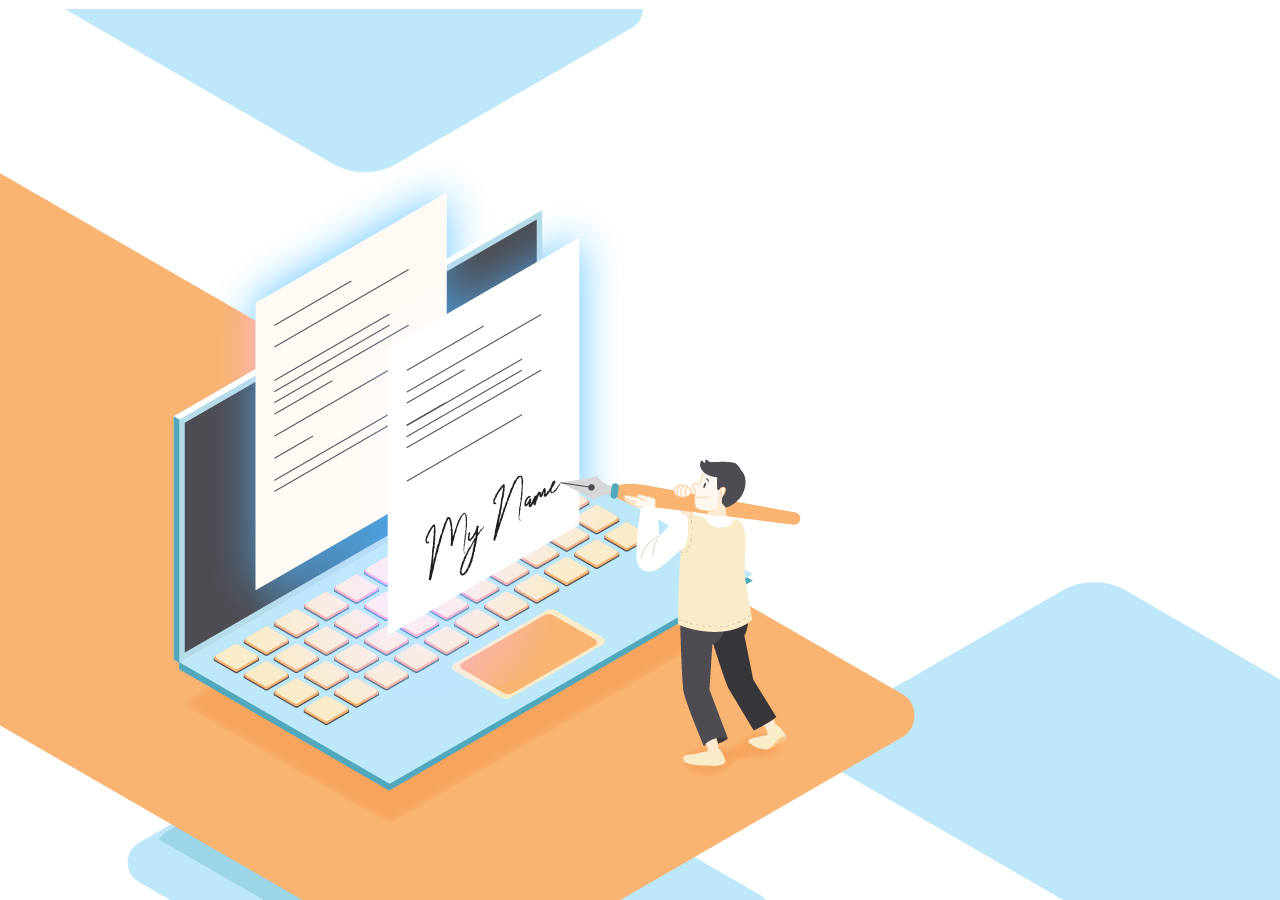
==== index.html @ 5f1cd613 "feat: add index.html" ====
<!DOCTYPE html>
<html lang="en">
<head>
    <meta charset="UTF-8">
    <meta http-equiv="X-UA-Compatible" content="IE=edge">
    <meta name="viewport" content="width=device-width, initial-scale=1.0">
    <link rel="stylesheet" href="./scss/all.css">
    <title>點點簽</title>
</head>
<body>
    <header>
        <div class="banner-blue">
            <div class="banner-shadow"></div>
        </div>
        <div class="banner-main"></div>
        <div class="banner-red-left display-lg"></div>
        <div class="banner-red-right display-lg"></div>
        
        
        
    </header>
</body>
</html>
---- scss/all.css ----
@charset "UTF-8";
/* http://meyerweb.com/eric/tools/css/reset/ 
   v2.0 | 20110126
   License: none (public domain)
*/
html, body, div, span, applet, object, iframe,
h1, h2, h3, h4, h5, h6, p, blockquote, pre,
a, abbr, acronym, address, big, cite, code,
del, dfn, em, img, ins, kbd, q, s, samp,
small, strike, strong, sub, sup, tt, var,
b, u, i, center,
dl, dt, dd, ol, ul, li,
fieldset, form, label, legend,
table, caption, tbody, tfoot, thead, tr, th, td,
article, aside, canvas, details, embed,
figure, figcaption, footer, header, hgroup,
menu, nav, output, ruby, section, summary,
time, mark, audio, video {
  margin: 0;
  padding: 0;
  border: 0;
  font-size: 100%;
  font: inherit;
  vertical-align: baseline;
}

/* HTML5 display-role reset for older browsers */
article, aside, details, figcaption, figure,
footer, header, hgroup, menu, nav, section {
  display: block;
}

body {
  line-height: 1;
}

ol, ul {
  list-style: none;
}

blockquote, q {
  quotes: none;
}

blockquote:before, blockquote:after,
q:before, q:after {
  content: '';
  content: none;
}

table {
  border-collapse: collapse;
  border-spacing: 0;
}

*, *::before, *::after {
  -webkit-box-sizing: border-box;
          box-sizing: border-box;
}

img {
  display: block;
}

a {
  text-decoration: none;
}

body {
  font-family: "Noto Sans CJK TC","Noto Sans TC","Microsoft JhengHei",serif;
  font-weight: 400;
  line-height: 150%;
  letter-spacing: 0.1em;
}

@media (max-width: 320px) {
  body {
    font-size: 16px;
  }
}

h1 {
  font-size: 24px;
}

h2 {
  font-size: 20px;
}

h3 {
  font-size: 16px;
}

h4 {
  font-size: 14px;
}

h5 {
  font-size: 12px;
}

h6 {
  font-size: 10px;
}

@media (max-width: 1440px) {
  .display-lg {
    display: none;
  }
}

.container {
  max-width: 1920px;
}

header {
  height: 100vh;
  position: relative;
}

.banner-main {
  width: 1135px;
  height: 100vh;
  position: absolute;
  background-image: url("../images/bg/banner_主要物件 1.png");
  background-repeat: no-repeat;
  background-position: left 77px;
  background-size: 100%;
  z-index: -2;
  top: 0;
}

@media (max-width: 1440px) {
  .banner-main {
    background-position: -220px 32px;
  }
}

.banner-red-left {
  width: 224px;
  height: 100vh;
  position: absolute;
  background-image: url("../images/bg/banner_左側結晶 2.png");
  background-repeat: no-repeat;
  background-position: right calc(409px + 77px);
  background-size: 100%;
  z-index: -1;
  top: 0;
  left: 57px;
}

.banner-red-right {
  width: 116px;
  height: 256px;
  position: absolute;
  background-image: url("../images/bg/banner_右側結晶 1.png");
  background-repeat: no-repeat;
  background-position: right;
  background-size: 100%;
  z-index: -1;
  top: calc((100vh - 256px)/2);
  right: 57px;
}

.banner-blue {
  height: 100vh;
  position: relative;
  background-image: url("../images/bg/banner_藍色板塊 1.png");
  background-repeat: no-repeat;
  background-position: right bottom;
  background-size: contain;
  z-index: -4;
}

.banner-shadow {
  width: 504px;
  height: 268px;
  position: absolute;
  background-image: url("../images/bg/banner_陰影 1.png");
  background-repeat: no-repeat;
  background-position: center bottom;
  background-size: 100%;
  z-index: -3;
  bottom: 0;
  left: calc(100vw - 1551px + 159px);
}

@media (max-width: 1440px) {
  .banner-shadow {
    left: calc(159px);
  }
}
/*# sourceMappingURL=all.css.map */
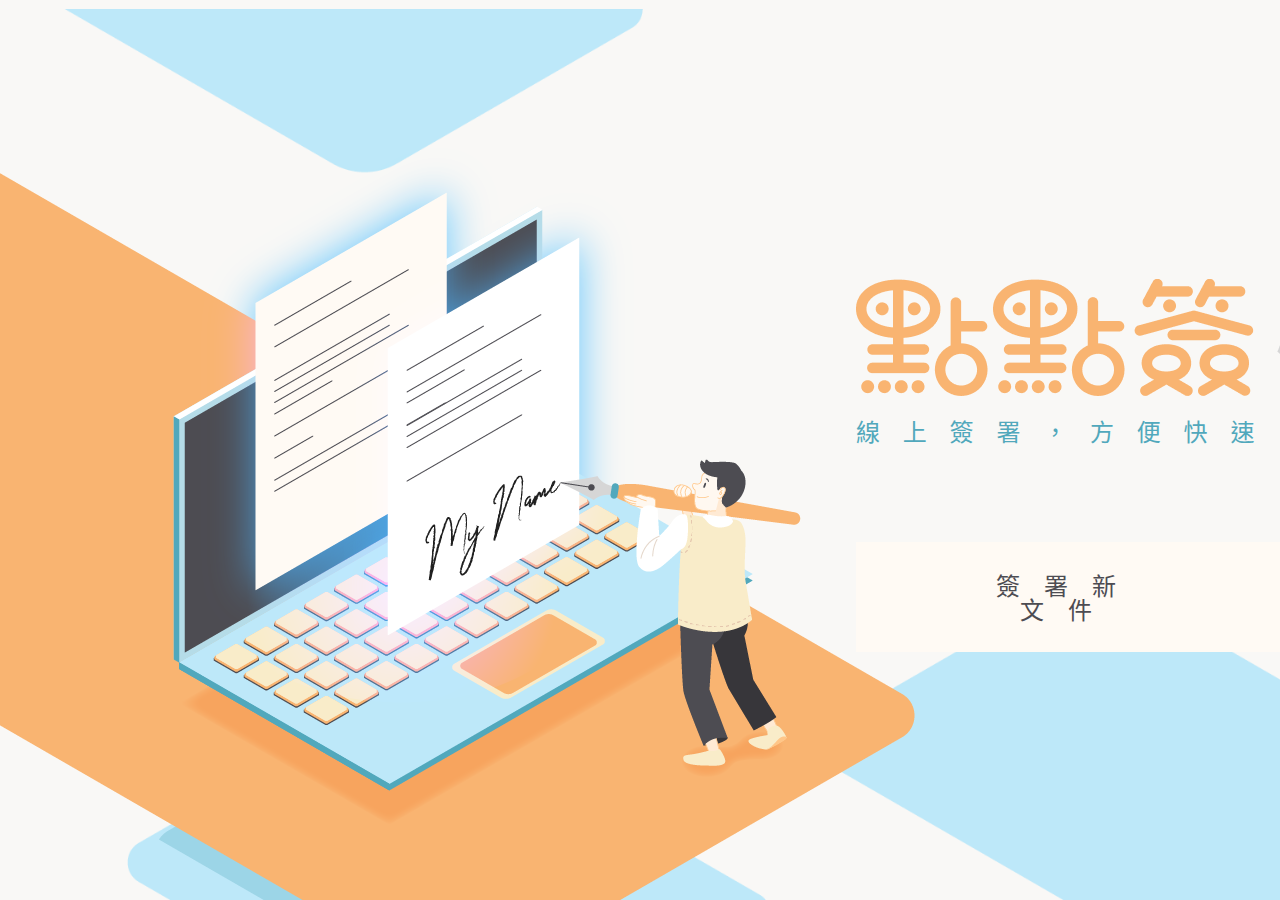
==== commit c7f8336a: "feat: add upload.html" ====
--- a/index.html
+++ b/index.html
@@ -8,16 +8,16 @@
     <title>點點簽</title>
 </head>
 <body>
-    <header>
+    <header class="index-header">
         <div class="banner-blue">
             <div class="banner-shadow"></div>
         </div>
         <div class="banner-main"></div>
         <div class="banner-red-left display-lg"></div>
         <div class="banner-red-right display-lg"></div>
-        
-        
-        
+        <div class="logo"></div>
+        <h1 class="color-secondary">線上簽署，方便快速。</h1>
+        <a href="#" class="btn-1">簽署新文件</a>
     </header>
 </body>
 </html>--- a/scss/all.css
+++ b/scss/all.css
@@ -64,6 +64,17 @@
 
 a {
   text-decoration: none;
+  color: #51A8BC;
+  text-align: center;
+  display: block;
+}
+
+button {
+  text-decoration: none;
+  display: block;
+  border: 0px solid #000;
+  width: 100%;
+  font-size: 20px;
 }
 
 body {
@@ -71,6 +82,7 @@
   font-weight: 400;
   line-height: 150%;
   letter-spacing: 0.1em;
+  background: #EEEDE8;
 }
 
 @media (max-width: 320px) {
@@ -79,7 +91,7 @@
   }
 }
 
-h1 {
+h1, .fz-24 {
   font-size: 24px;
 }
 
@@ -109,13 +121,201 @@
   }
 }
 
+.color-primary {
+  color: #F9B471;
+}
+
+.color-secondary {
+  color: #51A8BC;
+}
+
+.color-dark {
+  color: #4D4C52;
+}
+
+.color-dark-grey {
+  color: #A5A39C;
+}
+
+.color-E2E1DD {
+  color: #E2E1DD;
+}
+
+.bg-light-main {
+  background: #FFFAF4;
+}
+
 .container {
-  max-width: 1920px;
-}
-
-header {
+  max-width: 1440px;
+  margin: 0 auto;
+}
+
+.header {
+  background: #FFFAF4;
+  padding-top: 18px;
+  padding-bottom: 18px;
+}
+
+.btn-1 {
+  padding: 31px 123px;
+  font-size: 24px;
+  background: #FFFAF4;
+  color: #4D4C52;
+  text-align: center;
+  letter-spacing: 1em;
+  z-index: 10;
+}
+
+.btn-1:hover {
+  color: #FFFAF4;
+  background: #F9B471;
+}
+
+.btn-2 {
+  padding: 15px;
+  background: #FFFFFF;
+  -webkit-box-shadow: 0px 4px 4px #EEEDE8;
+          box-shadow: 0px 4px 4px #EEEDE8;
+  border-radius: 35px;
+  color: #51A8BC;
+  cursor: pointer;
+}
+
+.btn-2:hover {
+  color: #F9B471;
+}
+
+.btn-3 {
+  padding: 15px;
+  background: #51A8BC;
+  -webkit-box-shadow: 0px 4px 4px #EEEDE8;
+          box-shadow: 0px 4px 4px #EEEDE8;
+  border-radius: 35px;
+  color: #FFFFFF;
+  cursor: pointer;
+}
+
+.btn-3:hover {
+  background: #F9B471;
+}
+
+.btn-3:disabled {
+  background: #EEEDE8;
+  cursor: default;
+}
+
+.header .container {
+  display: -webkit-box;
+  display: -ms-flexbox;
+  display: flex;
+  -webkit-box-pack: justify;
+      -ms-flex-pack: justify;
+          justify-content: space-between;
+}
+
+.header-menu {
+  display: -webkit-box;
+  display: -ms-flexbox;
+  display: flex;
+}
+
+.header-menu li {
+  margin-left: 30.7px;
+}
+
+.header-menu li:hover a {
+  color: #F9B471;
+}
+
+.header-logo {
+  display: -webkit-box;
+  display: -ms-flexbox;
+  display: flex;
+}
+
+.header-logo .logo {
+  width: 100px;
+  height: 25px;
+  background-image: url("../images/logo/LOGO 1.png");
+  background-repeat: no-repeat;
+  background-position: center;
+}
+
+.header-logo li {
+  padding-left: 17px;
+  border-left: 1px solid #4D4C52;
+}
+
+.header-logo li:first-child {
+  padding-left: 0;
+  margin-right: 19px;
+  border-left: 0px solid #000;
+}
+
+footer {
+  width: 100%;
+  height: 100px;
+  background: #FFFAF4;
+}
+
+footer .container {
+  padding: 20px 0;
+}
+
+footer .container {
+  display: -webkit-box;
+  display: -ms-flexbox;
+  display: flex;
+  -webkit-box-pack: justify;
+      -ms-flex-pack: justify;
+          justify-content: space-between;
+}
+
+.footer-btn {
+  display: -webkit-box;
+  display: -ms-flexbox;
+  display: flex;
+}
+
+.footer-btn li {
+  margin-left: 15px;
+  width: 180px;
+  text-align: center;
+}
+
+.step {
+  display: -webkit-box;
+  display: -ms-flexbox;
+  display: flex;
+}
+
+.step li {
+  margin-right: 107px;
+  position: relative;
+}
+
+.step svg {
+  position: absolute;
+  width: 44px;
+  height: 44px;
+  top: 32px;
+  left: 12px;
+  fill: #FFFFFF;
+}
+
+.ellipse-white {
+  fill: #FFFFFF;
+}
+
+.ellipse-now {
+  fill: #F9B471;
+}
+
+.index-header {
   height: 100vh;
   position: relative;
+  background: #F9F8F6;
+  z-index: 2;
 }
 
 .banner-main {
@@ -190,4 +390,134 @@
     left: calc(159px);
   }
 }
+
+.logo {
+  background-image: url("../images/logo/LOGO 1.png");
+  background-repeat: no-repeat;
+  background-position: center;
+  background-size: 100%;
+  z-index: 1;
+}
+
+.index-header .logo {
+  width: 468px;
+  height: 117px;
+  position: absolute;
+  top: calc(219px + 60px);
+  left: 1090px;
+}
+
+@media (max-width: 1440px) {
+  .index-header .logo {
+    left: 856px;
+  }
+}
+
+.index-header h1 {
+  position: absolute;
+  width: 469px;
+  height: 30px;
+  left: 1098px;
+  top: 419px;
+  text-align: justify;
+  letter-spacing: 0.95em;
+  z-index: -1;
+}
+
+@media (max-width: 1440px) {
+  .index-header h1 {
+    left: 856px;
+  }
+}
+
+.index-header .btn-1 {
+  position: absolute;
+  left: 1090px;
+  top: 542px;
+  z-index: 5;
+}
+
+@media (max-width: 1440px) {
+  .index-header .btn-1 {
+    left: 856px;
+  }
+}
+
+.upload-file-menu {
+  display: -webkit-box;
+  display: -ms-flexbox;
+  display: flex;
+  text-align: center;
+  margin-top: 30px;
+  background: #FFFAF4;
+  border-radius: 35px 35px 0px 0px;
+}
+
+.upload-file-menu li {
+  width: 50%;
+  padding: 15px 0;
+}
+
+.upload-file-menu li:first-child {
+  -webkit-box-shadow: 8px -1px 4px rgba(238, 237, 232, 0.5);
+          box-shadow: 8px -1px 4px rgba(238, 237, 232, 0.5);
+  border-radius: 35px 35px 0px 0px;
+  background: #FFFFFF;
+}
+
+.upload-file-menu li:first-child a {
+  color: #F9B471;
+}
+
+.upload {
+  height: 800px;
+  margin-bottom: 30px;
+  background: #FFFFFF;
+  border-radius: 0px 0px 35px 35px;
+  padding: 50px;
+}
+
+.upload-file {
+  width: 100%;
+  height: 100%;
+  border: 1px dashed #A5A39C;
+  border-radius: 35px;
+  text-align: center;
+  display: -webkit-box;
+  display: -ms-flexbox;
+  display: flex;
+  -webkit-box-orient: vertical;
+  -webkit-box-direction: normal;
+      -ms-flex-direction: column;
+          flex-direction: column;
+  -webkit-box-pack: center;
+      -ms-flex-pack: center;
+          justify-content: center;
+  -webkit-box-align: center;
+      -ms-flex-align: center;
+          align-items: center;
+}
+
+.upload-file:hover {
+  background: #FFFAF4;
+}
+
+.upload-file li {
+  margin-bottom: 39px;
+  line-height: 36px;
+  letter-spacing: 0.2em;
+}
+
+.upload-file li:last-child {
+  margin-bottom: 0;
+}
+
+.ic-upload {
+  width: 126px;
+  height: 126px;
+  background-image: url("../images/upload/Vector-1.png"), url("../images/upload/Vector.png");
+  background-repeat: no-repeat, no-repeat;
+  background-position: left, bottom 18px left 18px;
+  background-size: 90px 126px, 108px 45px;
+}
 /*# sourceMappingURL=all.css.map */